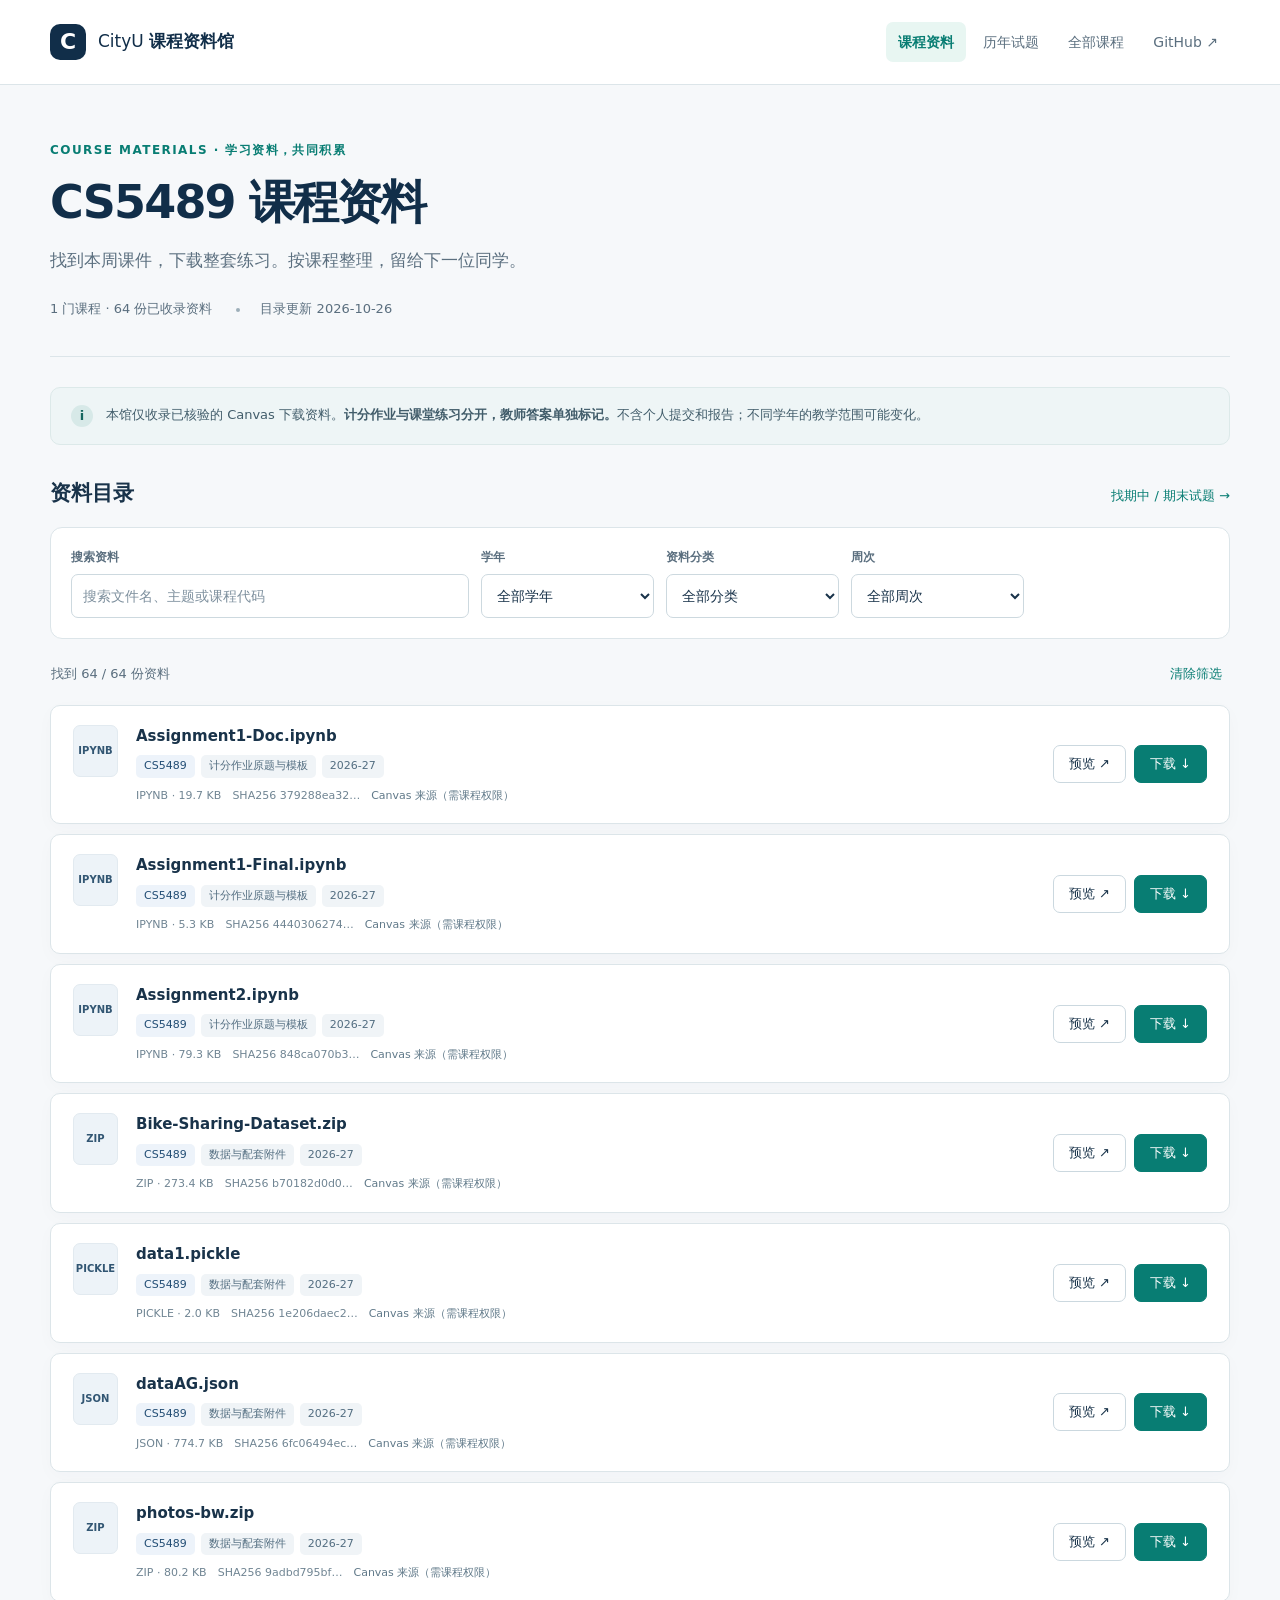
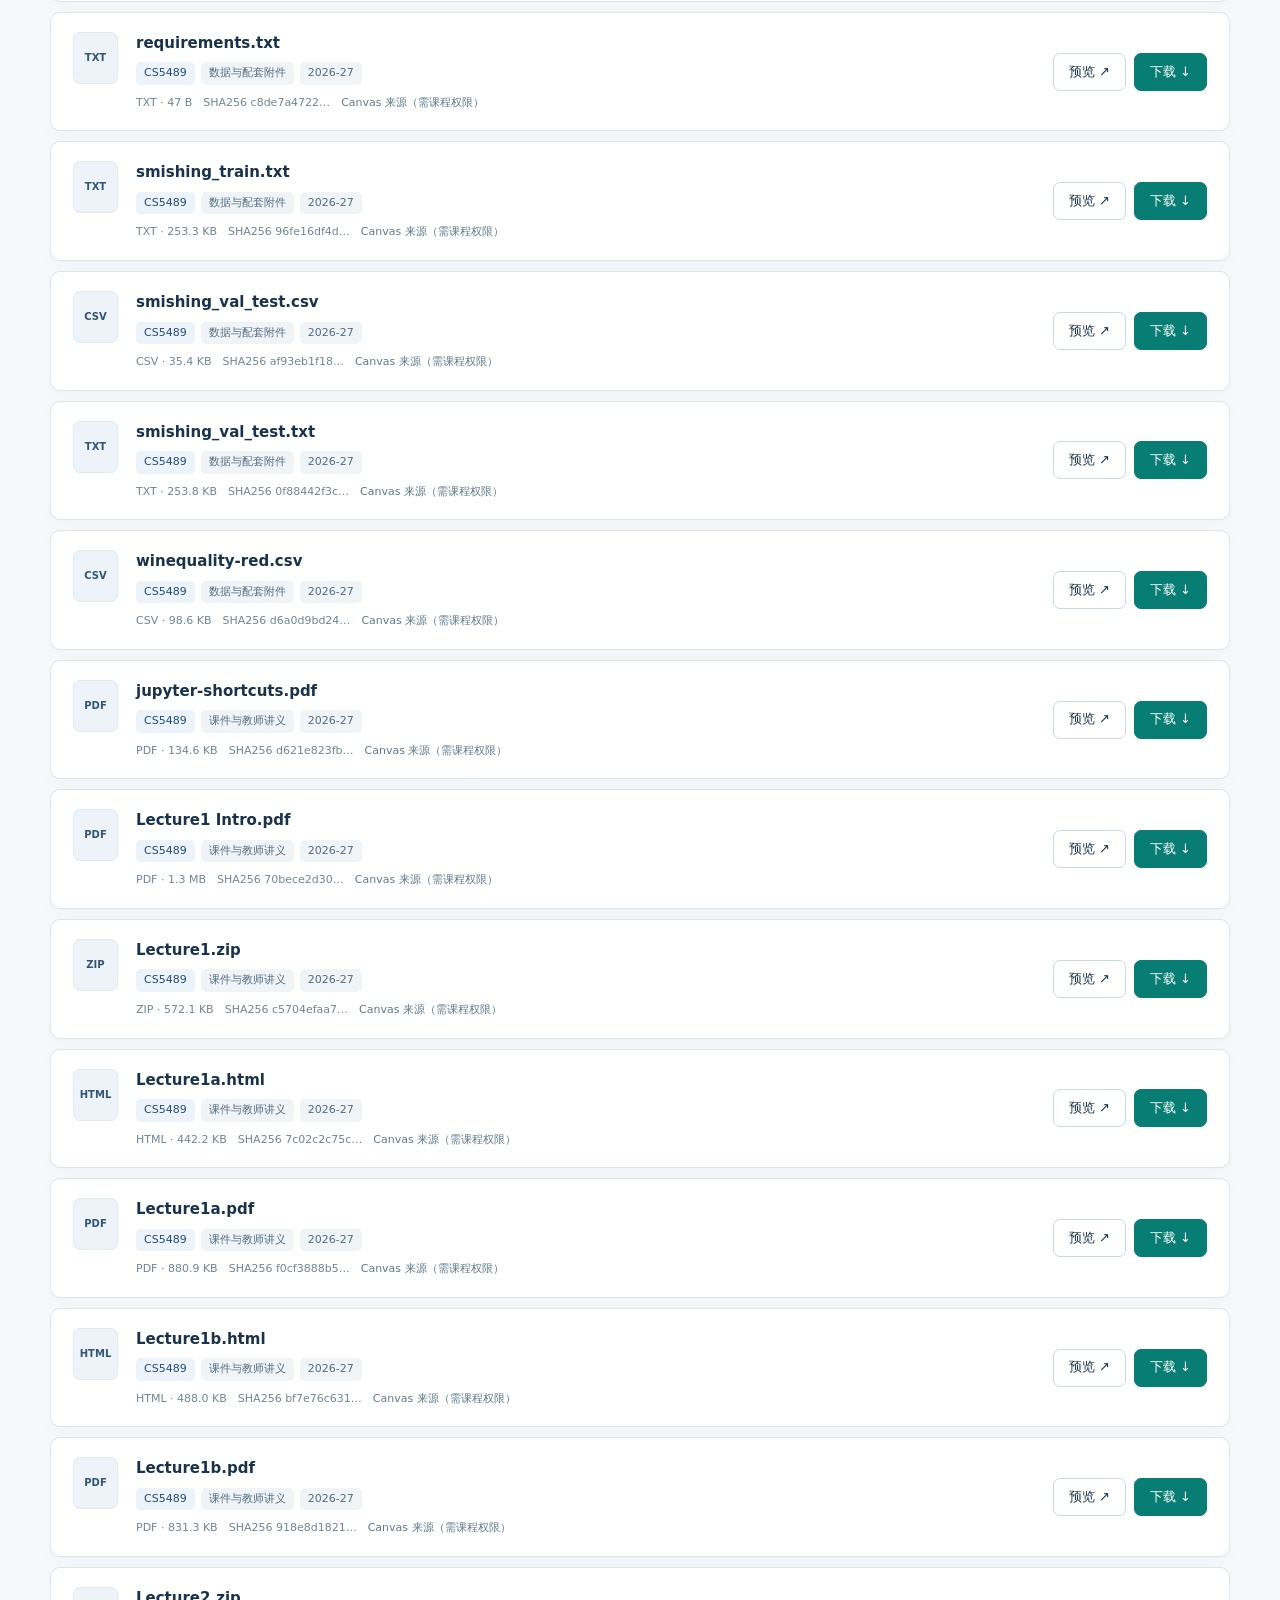
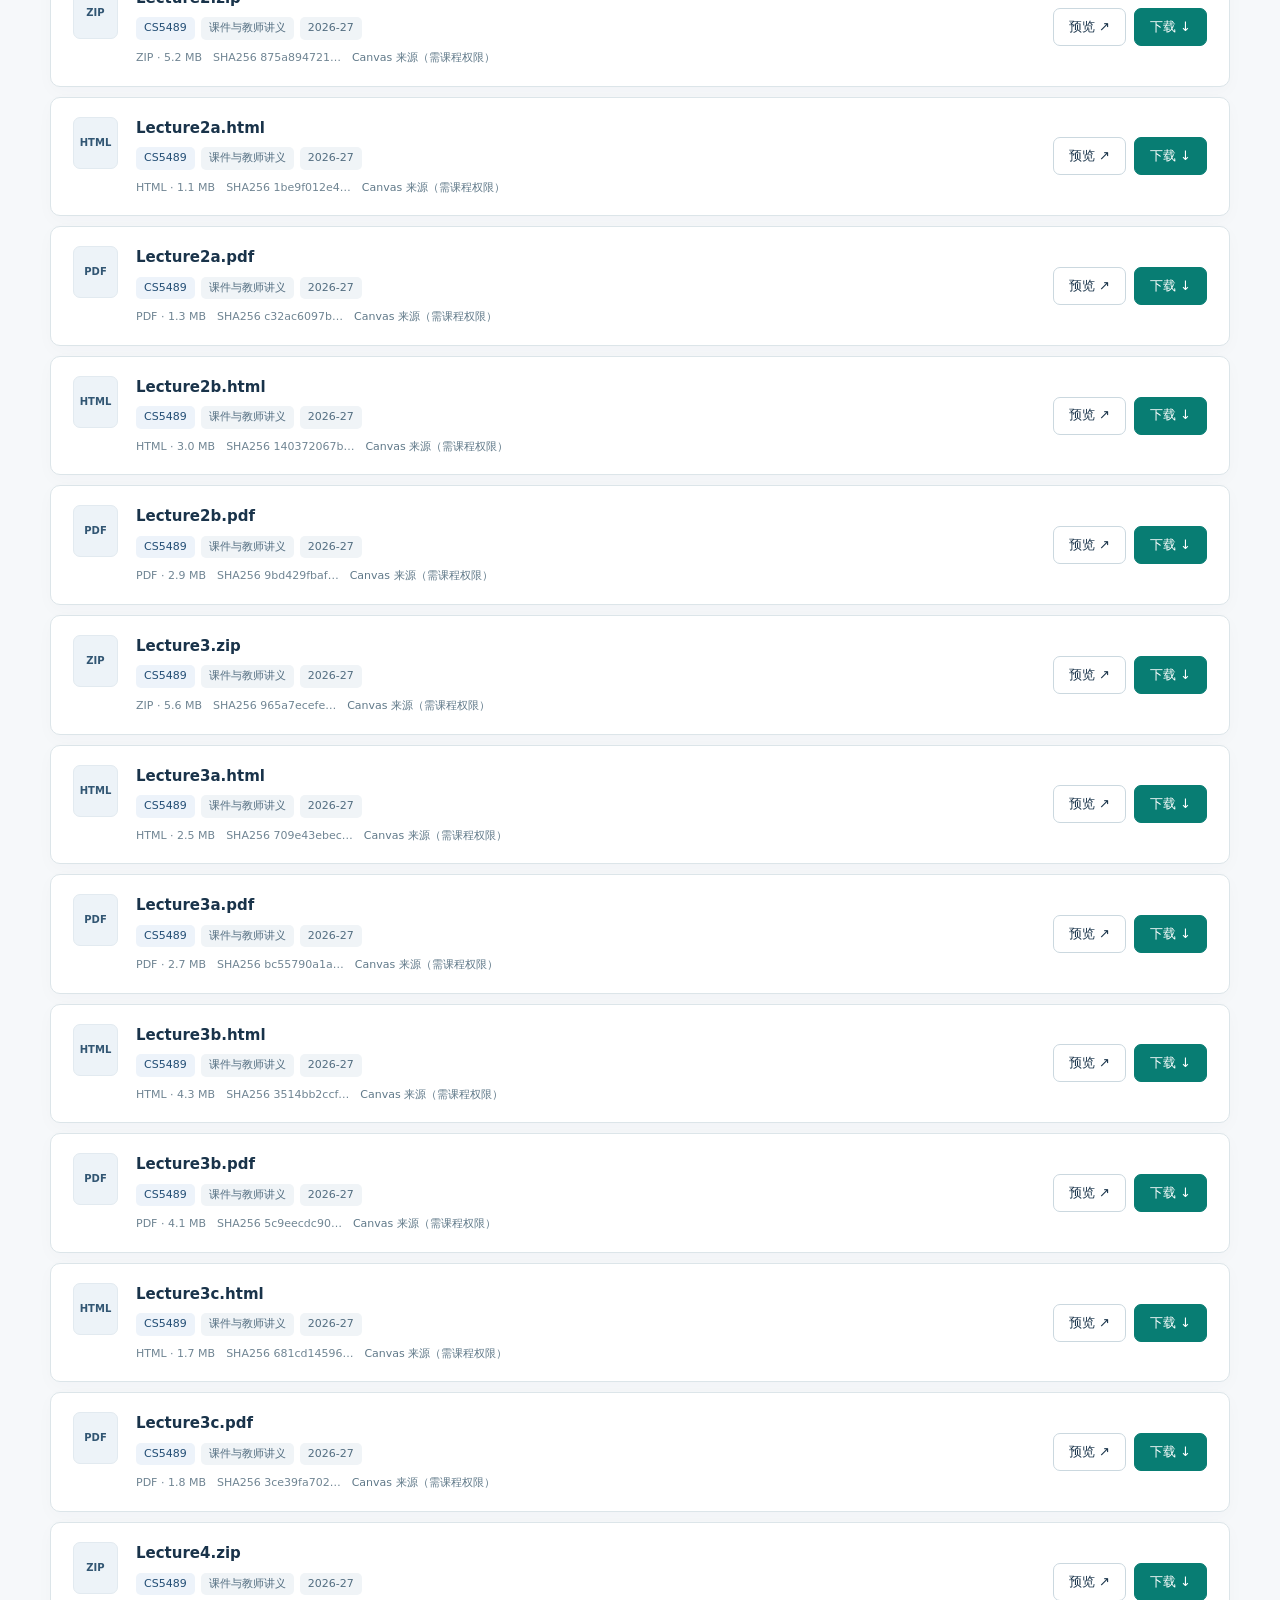
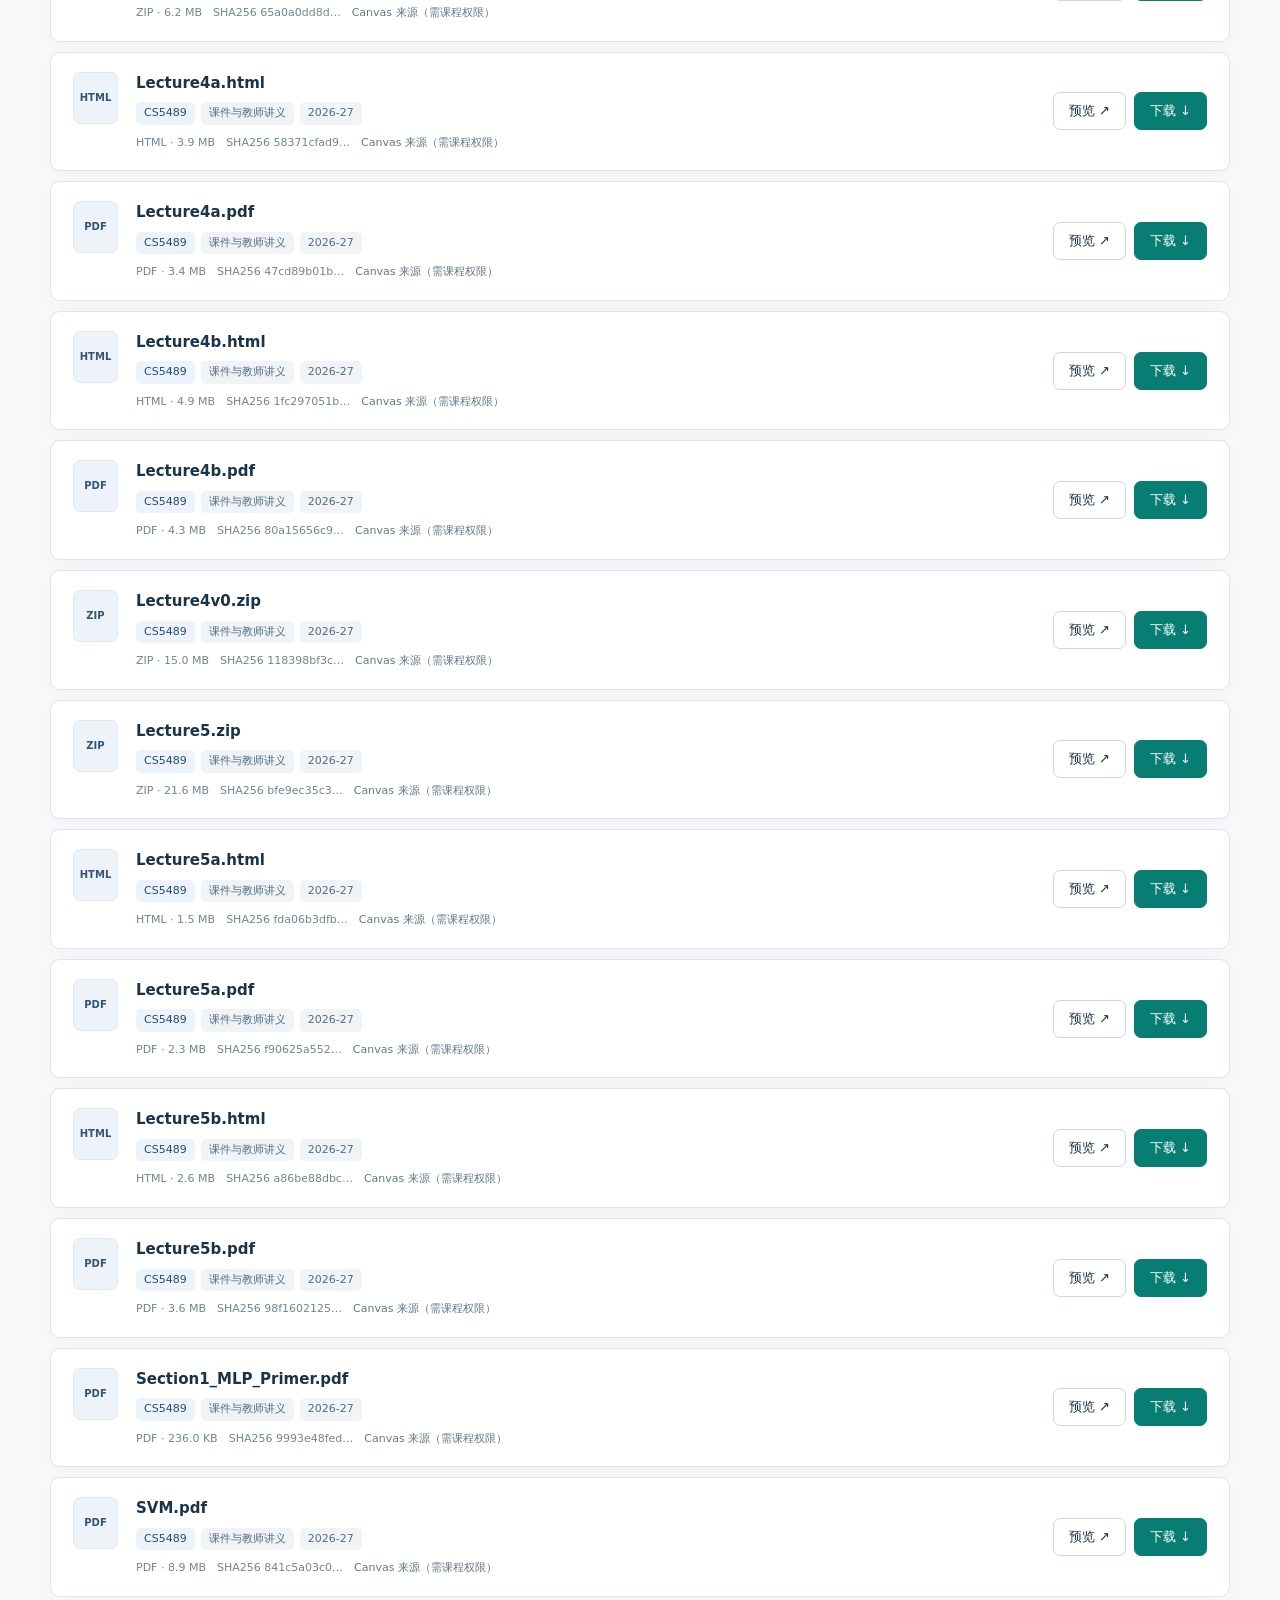
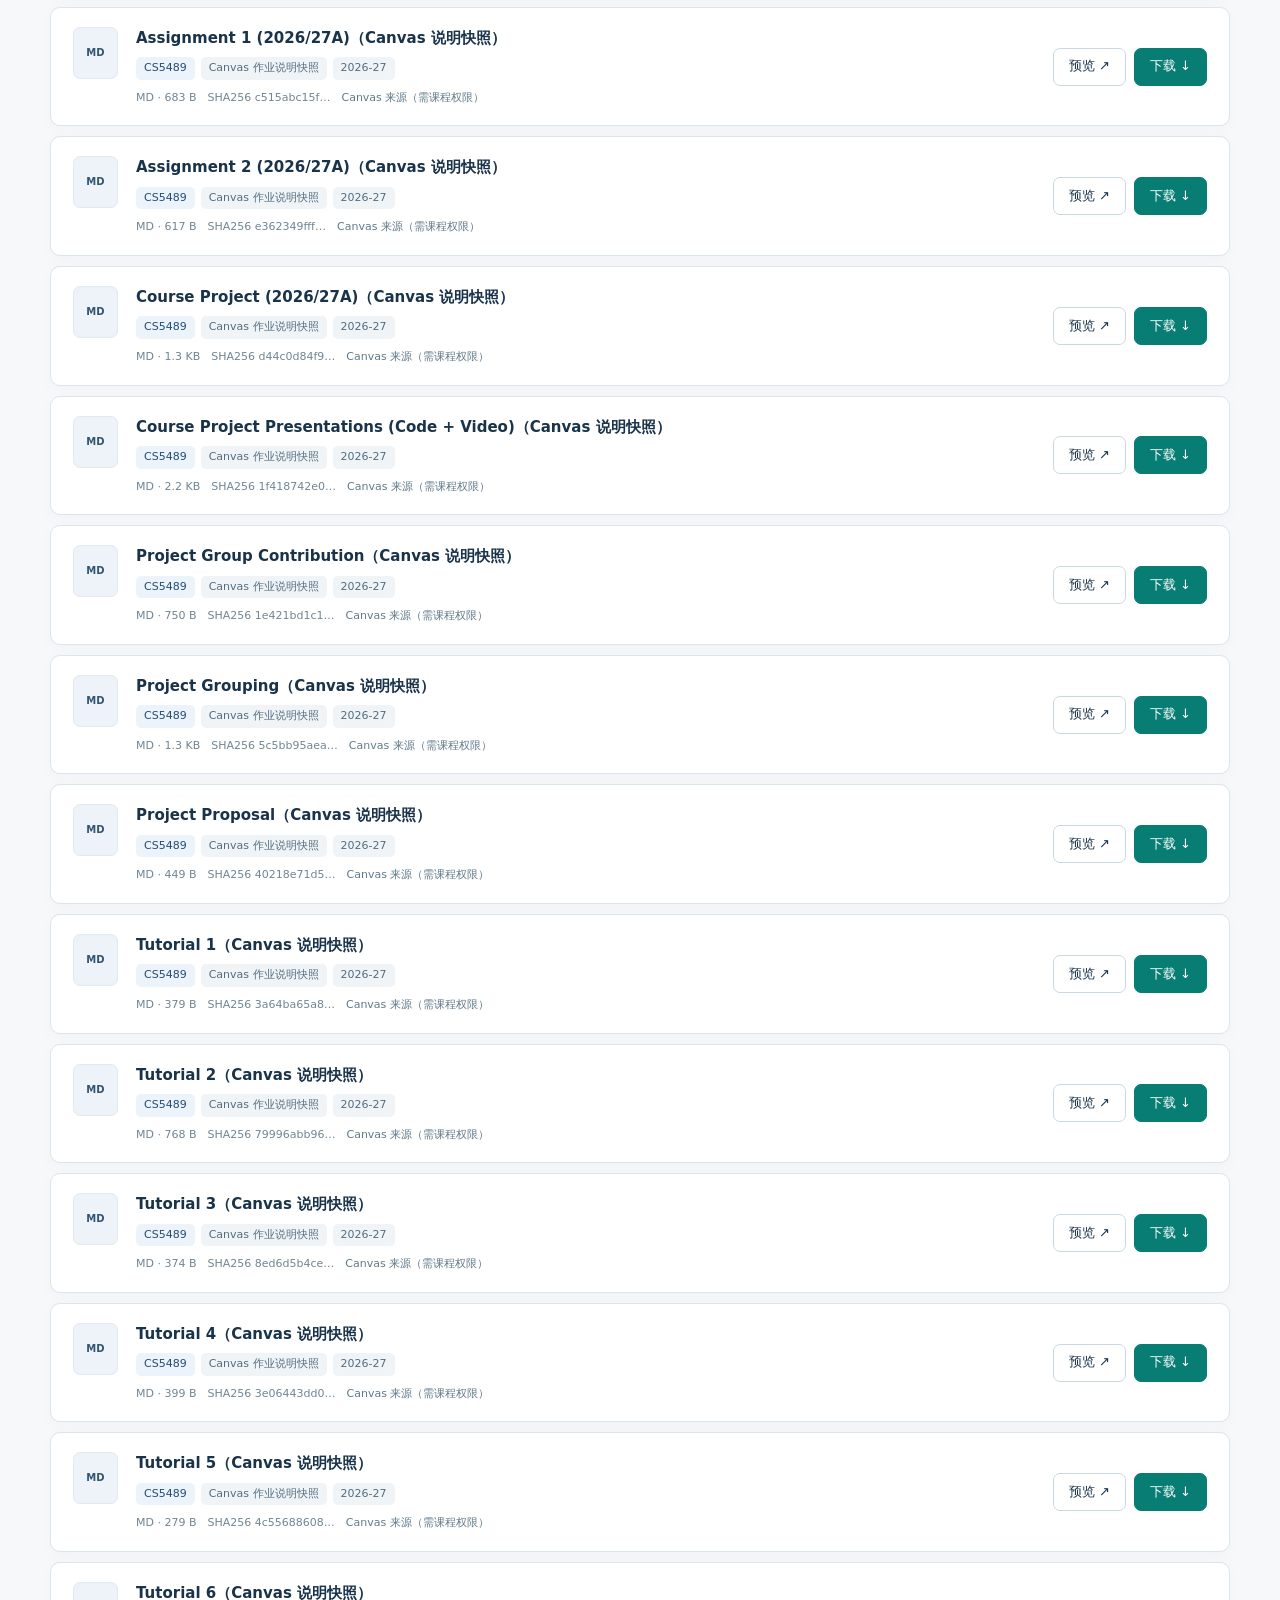
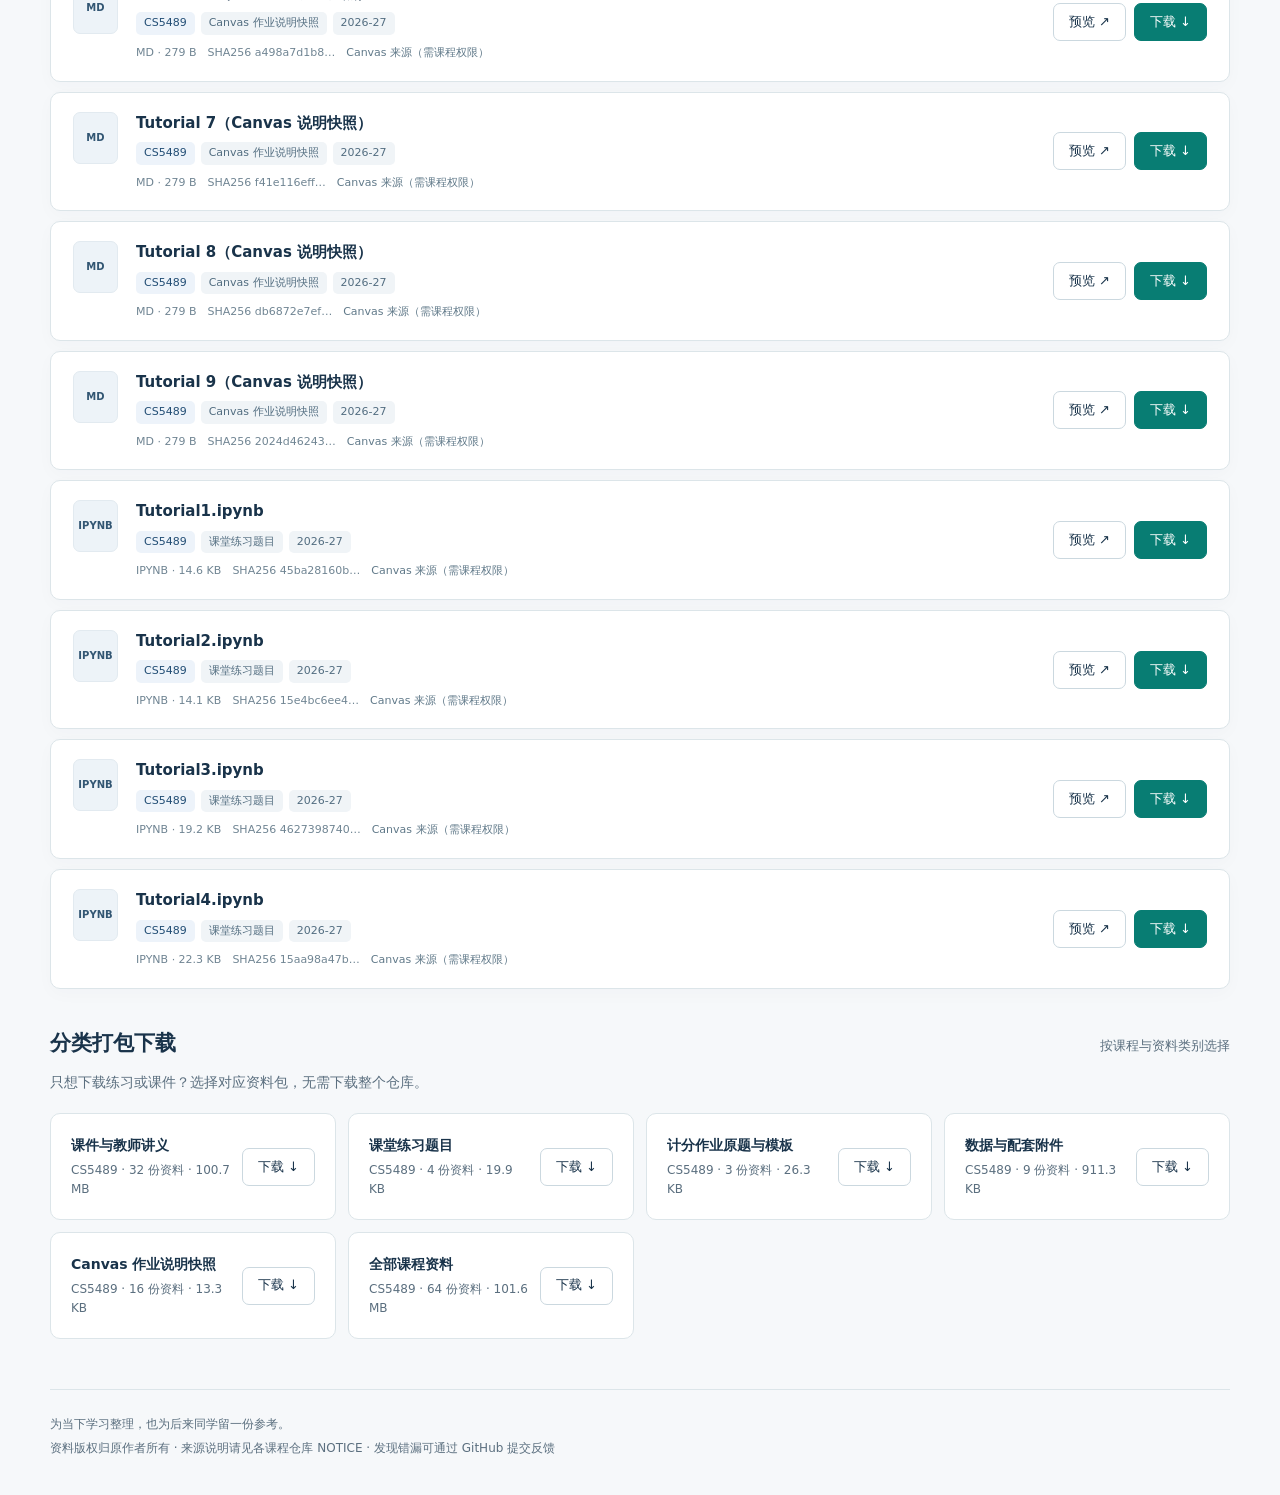
==== index.html @ be13d5a1 "docs: organize Canvas materials and course download portal" ====
<!doctype html>
<html lang="zh-CN">
<head>
  <meta charset="utf-8">
  <meta name="viewport" content="width=device-width, initial-scale=1">
  <meta name="description" content="按课程、学年与资料类型查找 Canvas 课程资料，独立预览、下载与分类打包。">
  <title>CityU 课程资料馆</title>
  <link rel="stylesheet" href="assets/style.css">
  <script defer src="assets/app.js"></script>
</head>
<body data-view="materials">
  <a class="skip-link" href="#library">跳到资料列表</a>
  <header class="topbar"><div class="shell bar-inner"><a class="brand" href="index.html"><span class="brand-mark" aria-hidden="true">C</span><span>CityU <strong>课程资料馆</strong></span></a><nav aria-label="主要导航"><a class="nav-link active" href="index.html" aria-current="page">课程资料</a><a class="nav-link" href="exams.html">历年试题</a><a id="hub-link" class="nav-link" hidden>全部课程</a><a id="repo-link" class="nav-link" hidden>GitHub ↗</a></nav></div></header>
  <main class="shell">
    <section class="hero"><p class="eyebrow">COURSE MATERIALS · 学习资料，共同积累</p><h1 id="page-title">课程资料馆</h1><p class="hero-copy">找到本周课件，下载整套练习。按课程整理，留给下一位同学。</p><div class="hero-meta"><span id="summary">正在读取课程资料…</span><span id="updated"></span></div></section>
    <section id="course-section" class="course-section" aria-labelledby="courses-heading" hidden><div class="section-heading"><h2 id="courses-heading">选择课程</h2><span>进入课程，查看完整分类</span></div><div id="course-cards" class="course-grid"></div></section>
    <aside class="notice"><span class="notice-icon" aria-hidden="true">i</span><p>本馆仅收录已核验的 Canvas 下载资料。<strong>计分作业与课堂练习分开，教师答案单独标记。</strong>不含个人提交和报告；不同学年的教学范围可能变化。</p></aside>
    <section id="library" aria-labelledby="library-heading"><div class="section-heading"><h2 id="library-heading">资料目录</h2><a class="text-link" href="exams.html">找期中 / 期末试题 →</a></div>
      <form id="filters" class="filters" role="search"><label class="search-field">搜索资料<input id="search" type="search" placeholder="搜索文件名、主题或课程代码" autocomplete="off"></label><label id="course-filter">课程<select id="course"><option value="">全部课程</option></select></label><label>学年<select id="academic-year"><option value="">全部学年</option></select></label><label>资料分类<select id="category"><option value="">全部分类</option></select></label><label>周次<select id="week"><option value="">全部周次</option></select></label></form>
      <div class="results-bar"><p id="result-count" role="status" aria-live="polite">正在加载目录…</p><button id="reset" class="reset-button" type="button">清除筛选</button></div><div id="load-error" class="error-box" role="alert" hidden></div><div id="list" class="file-list"></div>
    </section>
    <section id="package-section" class="package-section" aria-labelledby="package-heading" hidden><div class="section-heading"><h2 id="package-heading">分类打包下载</h2><span>按课程与资料类别选择</span></div><p class="section-copy">只想下载练习或课件？选择对应资料包，无需下载整个仓库。</p><div id="packages" class="package-grid"></div></section>
    <noscript><p class="notice">页面需要 JavaScript 读取资料目录。也可直接在对应 GitHub 仓库查看 README 与资料文件夹。</p></noscript>
  </main>
  <footer class="site-footer shell"><p>为当下学习整理，也为后来同学留一份参考。</p><p>资料版权归原作者所有 · 来源说明请见各课程仓库 NOTICE · 发现错漏可通过 GitHub 提交反馈</p></footer>
</body>
</html>
---- assets/style.css ----
:root{color-scheme:light;--navy:#112e49;--ink:#19334a;--muted:#5b6f7f;--teal:#087d73;--pale:#e8f6f2;--line:#dce5e9;--paper:#fff;--bg:#f6f8fa;--shadow:0 5px 18px #17314b06;font:16px/1.6 system-ui,-apple-system,"Segoe UI","Microsoft YaHei",sans-serif}
*{box-sizing:border-box}body{margin:0;color:var(--ink);background:var(--bg)}a{color:var(--teal);text-decoration:none}a:hover{text-decoration:underline}button,input,select{font:inherit}button,a,input,select{-webkit-tap-highlight-color:transparent}:focus-visible{outline:3px solid #087d73;outline-offset:4px}[hidden]{display:none!important}.shell{width:min(1180px,calc(100% - 64px));margin:auto}.skip-link{position:absolute;left:12px;top:-80px;background:white;padding:10px;z-index:10}.skip-link:focus{top:12px}.topbar{background:var(--paper);border-bottom:1px solid var(--line)}.bar-inner{min-height:84px;display:flex;align-items:center;justify-content:space-between;gap:24px}.brand{display:flex;align-items:center;gap:12px;color:var(--navy);white-space:nowrap;font-size:17px}.brand:hover{text-decoration:none}.brand strong{font-weight:650}.brand-mark{display:grid;place-items:center;width:36px;height:36px;background:var(--navy);border-radius:10px;color:white;font-size:22px;font-weight:750}.topbar nav{display:flex;gap:5px;flex-wrap:wrap}.nav-link{padding:9px 12px;border-radius:7px;color:var(--muted);font-size:14px}.nav-link:hover{background:var(--bg);text-decoration:none}.nav-link.active{background:var(--pale);color:var(--teal);font-weight:650}.hero{padding:56px 0 36px;position:relative;border-bottom:1px solid var(--line);margin-bottom:30px}.eyebrow{font-size:12px;letter-spacing:.12em;font-weight:700;color:var(--teal);margin:0 0 14px}h1{font-size:clamp(30px,4vw,46px);line-height:1.22;letter-spacing:-.04em;font-weight:750;margin:0 0 17px;color:var(--navy)}.hero-copy{font-size:17px;color:var(--muted);margin:0;max-width:750px}.hero-meta{display:flex;gap:24px;flex-wrap:wrap;margin-top:25px;color:var(--muted);font-size:13px}.hero-meta span:empty{display:none}.hero-meta span+span::before{content:"";display:inline-block;width:4px;height:4px;background:#9dafb9;border-radius:50%;margin-right:20px;vertical-align:middle}.section-heading{display:flex;justify-content:space-between;align-items:baseline;gap:15px;margin:0 0 18px}h2{font-size:21px;line-height:1.4;margin:0;font-weight:700}.section-heading>span,.text-link{font-size:13px}.section-heading>span,.section-copy{color:var(--muted)}.course-section{margin-bottom:28px}.course-grid{display:grid;grid-template-columns:repeat(auto-fit,minmax(190px,1fr));gap:14px}.course-card{background:white;border:1px solid var(--line);border-radius:12px;padding:21px;box-shadow:var(--shadow);display:flex;flex-direction:column;transition:transform .15s,border-color .15s;color:var(--ink)}.course-card:hover{border-color:var(--teal);transform:translateY(-2px);text-decoration:none}.course-code{font-size:23px;font-weight:750;color:var(--navy)}.course-name{font-size:13px;color:var(--muted);margin:7px 0 18px;flex:1;overflow-wrap:anywhere}.course-card-foot{font-size:13px;color:var(--teal);display:flex;justify-content:space-between}.notice{display:flex;align-items:flex-start;gap:13px;background:#eef5f6;border:1px solid #dce9e9;padding:17px 20px;border-radius:10px;margin:26px 0 34px;color:#425d6b;font-size:13px}.notice p{margin:0}.notice strong{font-weight:650}.notice-icon{background:#d7e9e8;color:#14665f;border-radius:50%;flex:0 0 22px;text-align:center;font-weight:700;line-height:22px}.filters{display:grid;grid-template-columns:minmax(240px,2.3fr) repeat(4,minmax(100px,1fr));gap:12px;background:white;border:1px solid var(--line);padding:20px;border-radius:12px}.exam-filters{grid-template-columns:minmax(240px,2fr) repeat(3,minmax(130px,1fr))}.filters label{font-size:12px;color:var(--muted);font-weight:600}.filters input,.filters select{display:block;width:100%;margin-top:7px;height:44px;border:1px solid #cdd9df;border-radius:7px;padding:0 11px;background:#fff;color:var(--ink);font-size:14px;font-weight:400}.filters input::placeholder{color:#7e909e}.filters input:hover,.filters select:hover{border-color:#8da6b4}.results-bar{display:flex;justify-content:space-between;align-items:center;gap:16px;margin:18px 1px 13px;color:var(--muted);font-size:13px}.results-bar p{margin:0}.reset-button{border:0;background:none;color:var(--teal);cursor:pointer;font-size:13px;padding:7px}.reset-button:hover{text-decoration:underline}.file-list{display:grid;gap:10px}.file-card{background:white;border:1px solid var(--line);border-radius:10px;padding:19px 22px;display:flex;align-items:center;gap:18px;box-shadow:var(--shadow)}.file-icon{align-self:flex-start;flex:0 0 45px;height:52px;display:flex;align-items:center;justify-content:center;background:#edf3f8;color:#325673;border:1px solid #e2eaf0;border-radius:7px;font-size:10px;font-weight:800;overflow:hidden}.file-body{flex:1;min-width:0}.file-body h3{font-size:15px;font-weight:650;line-height:1.5;margin:0 0 8px;overflow-wrap:anywhere}.file-body h3 a{color:var(--ink)}.tags{display:flex;flex-wrap:wrap;align-items:center;gap:6px}.tag{font-size:11px;line-height:1.5;padding:3px 8px;border-radius:5px;background:#f0f4f7;color:#526d80}.tag.course{color:#234e75;background:#edf3fa}.tag.answer{color:#84600a;background:#fff3d5}.tag.exam{color:var(--teal);background:var(--pale)}.file-meta{display:flex;flex-wrap:wrap;gap:11px;font-size:11px;color:#708593;margin-top:9px}.source-link{color:#607989}.file-actions{display:flex;gap:8px;flex-shrink:0}.button{display:inline-flex;align-items:center;justify-content:center;gap:5px;border:1px solid #cbd8df;border-radius:7px;padding:8px 15px;color:var(--ink);background:white;font-size:13px;line-height:1.4;white-space:nowrap;min-height:38px}.button:hover{background:#f1f6f8;text-decoration:none}.button.primary{background:var(--teal);border-color:var(--teal);color:white}.button.primary:hover{background:#06665e}.empty-state{padding:44px 22px;border:1px dashed #c6d6df;border-radius:12px;text-align:center;color:var(--muted);background:white}.empty-state h3{color:var(--ink);font-size:17px;margin:0 0 8px}.empty-state p{font-size:14px;margin:0}.error-box{background:#fff3ec;color:#883c21;border:1px solid #f2cfbd;border-radius:10px;padding:20px;margin:15px 0;font-size:14px}.package-section{margin-top:40px}.section-copy{font-size:14px;margin:-5px 0 20px}.package-grid{display:grid;grid-template-columns:repeat(auto-fit,minmax(250px,1fr));gap:12px}.package-card{padding:20px;background:white;border:1px solid var(--line);border-radius:10px;display:flex;align-items:center;justify-content:space-between;gap:12px}.package-card h3{font-size:14px;margin:0 0 4px}.package-card p{font-size:12px;color:var(--muted);margin:0}.contribute-card{display:flex;align-items:center;justify-content:space-between;gap:30px;border-radius:12px;background:#eaf2f5;padding:28px 30px;margin-top:38px}.contribute-card>div{max-width:730px}.contribute-card .eyebrow{margin-bottom:8px}.contribute-card p:last-child{font-size:13px;color:var(--muted);margin:12px 0 0}.site-footer{border-top:1px solid var(--line);margin-top:50px;padding-top:25px;padding-bottom:32px;color:var(--muted);font-size:12px}.site-footer p{margin:0 0 5px}
@media(max-width:1000px){.filters{grid-template-columns:repeat(4,minmax(0,1fr))}.filters .search-field{grid-column:1/-1}.exam-filters{grid-template-columns:repeat(3,minmax(0,1fr))}.bar-inner{gap:15px}.nav-link{padding:8px;font-size:12px}.course-grid{grid-template-columns:repeat(3,minmax(0,1fr))}}
@media(max-width:650px){.shell{width:calc(100% - 32px)}.bar-inner{padding:17px 0 10px;align-items:flex-start;flex-direction:column;gap:12px}.brand{font-size:16px}.topbar nav{width:100%;gap:3px}.nav-link{padding:8px 10px}.hero{padding:33px 0 27px;margin-bottom:25px}.hero-copy{font-size:15px}.hero-meta{gap:8px 16px;font-size:12px}.hero-meta span+span::before{display:none}.eyebrow{font-size:10px}.course-grid{grid-template-columns:repeat(2,minmax(0,1fr));gap:10px}.course-card{padding:16px}.course-code{font-size:21px}.course-name{font-size:12px}.section-heading{align-items:center}.section-heading h2{font-size:19px}.section-heading>span{display:none}.notice{padding:14px;margin:24px 0;font-size:12px}.filters,.exam-filters{grid-template-columns:repeat(2,minmax(0,1fr));padding:15px;gap:12px}.file-card{padding:16px;gap:12px;flex-wrap:wrap}.file-icon{width:37px;flex-basis:37px;height:45px;font-size:9px}.file-body{flex-basis:calc(100% - 49px)}.file-body h3{font-size:14px}.file-actions{padding-left:49px;width:100%;margin-top:1px}.button{padding:8px 16px}.package-grid{grid-template-columns:1fr}.contribute-card{padding:22px;align-items:flex-start;flex-direction:column;gap:20px}.site-footer{margin-top:35px}.text-link{font-size:12px}}
@media(prefers-reduced-motion:reduce){*{transition:none!important;scroll-behavior:auto!important}}
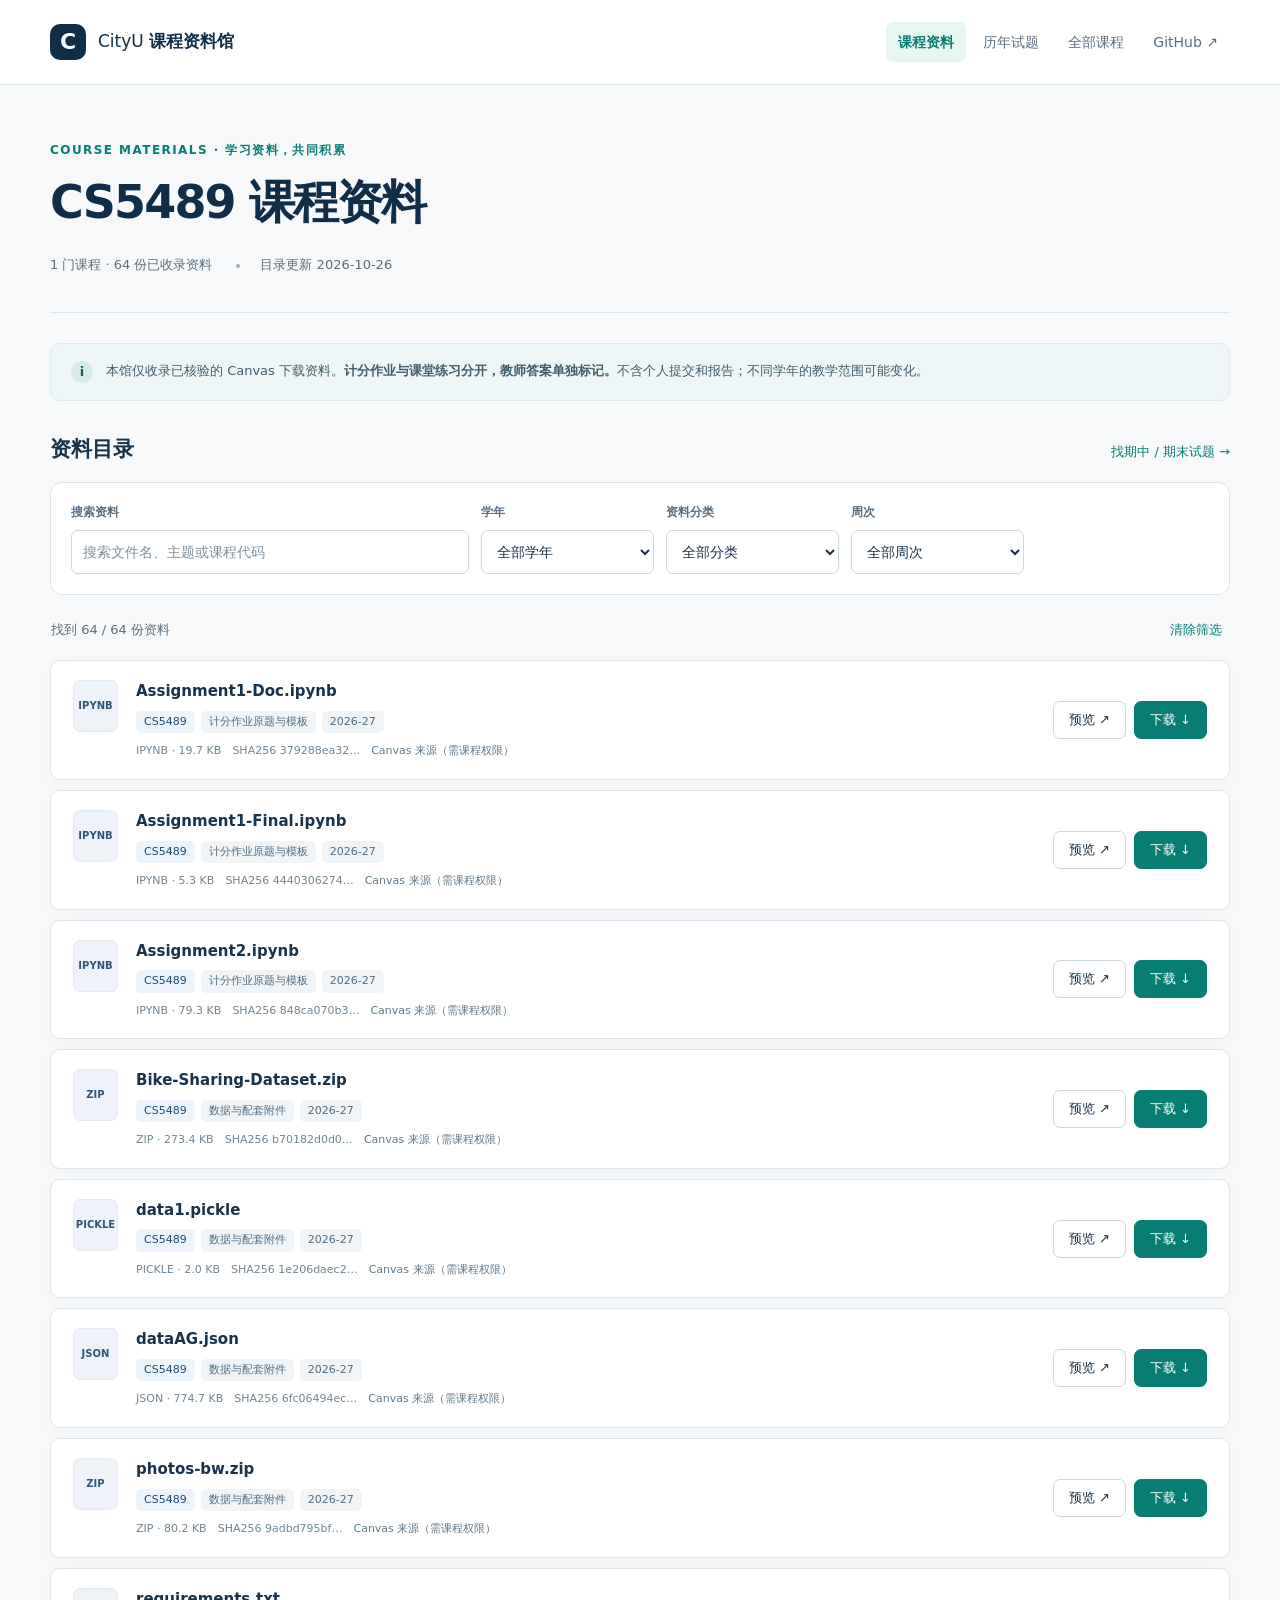
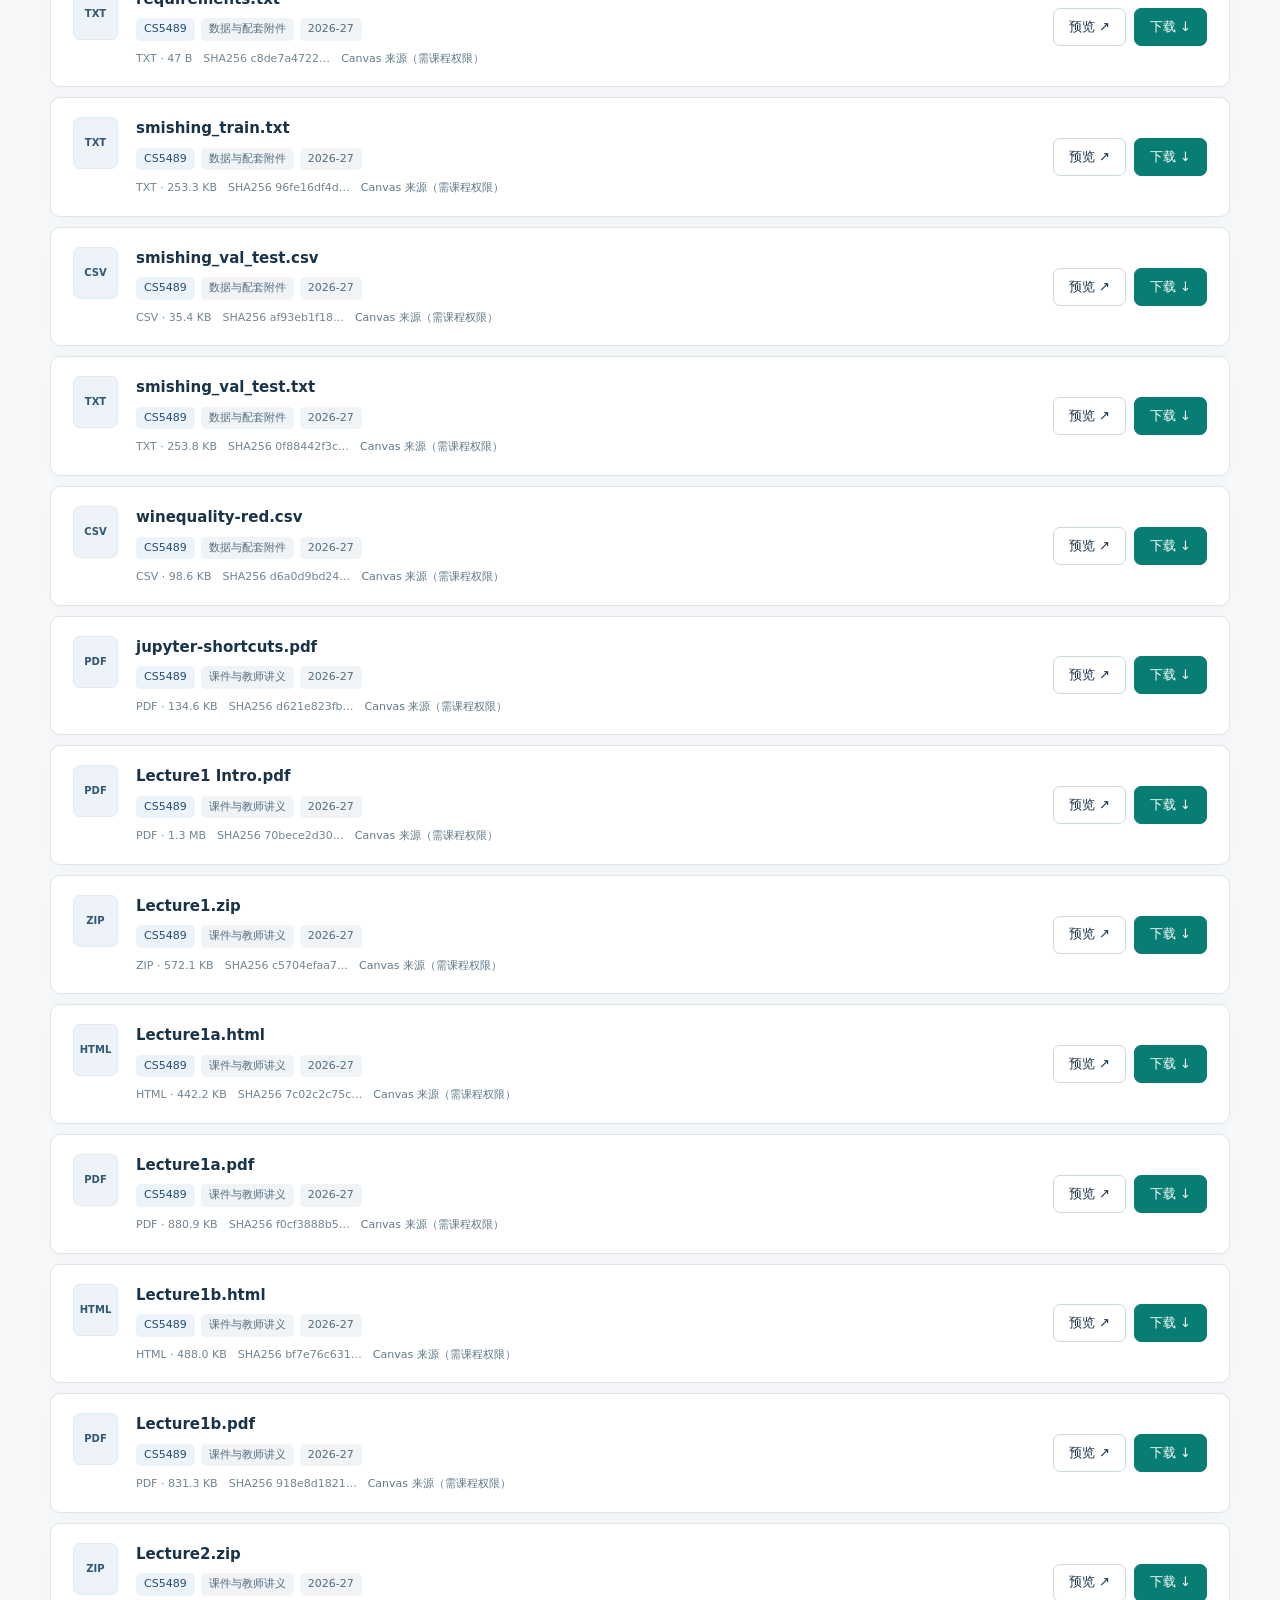
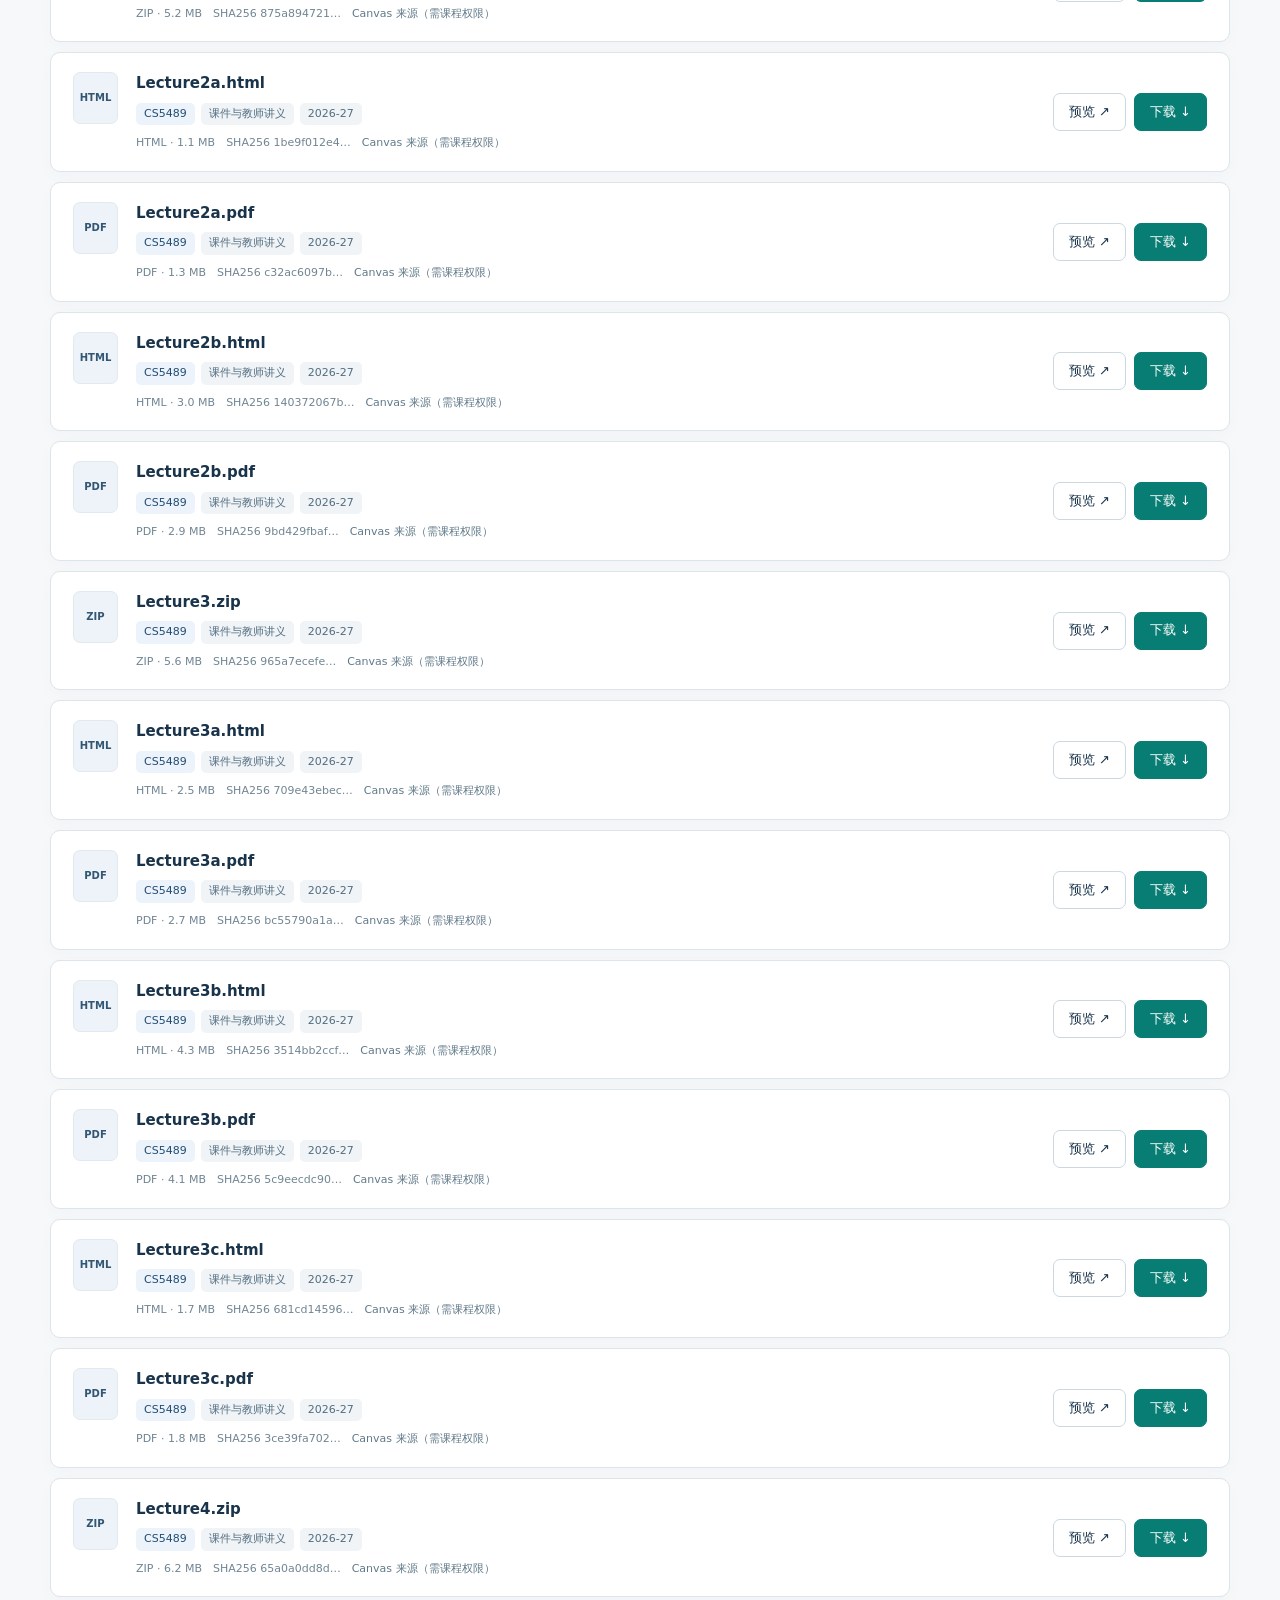
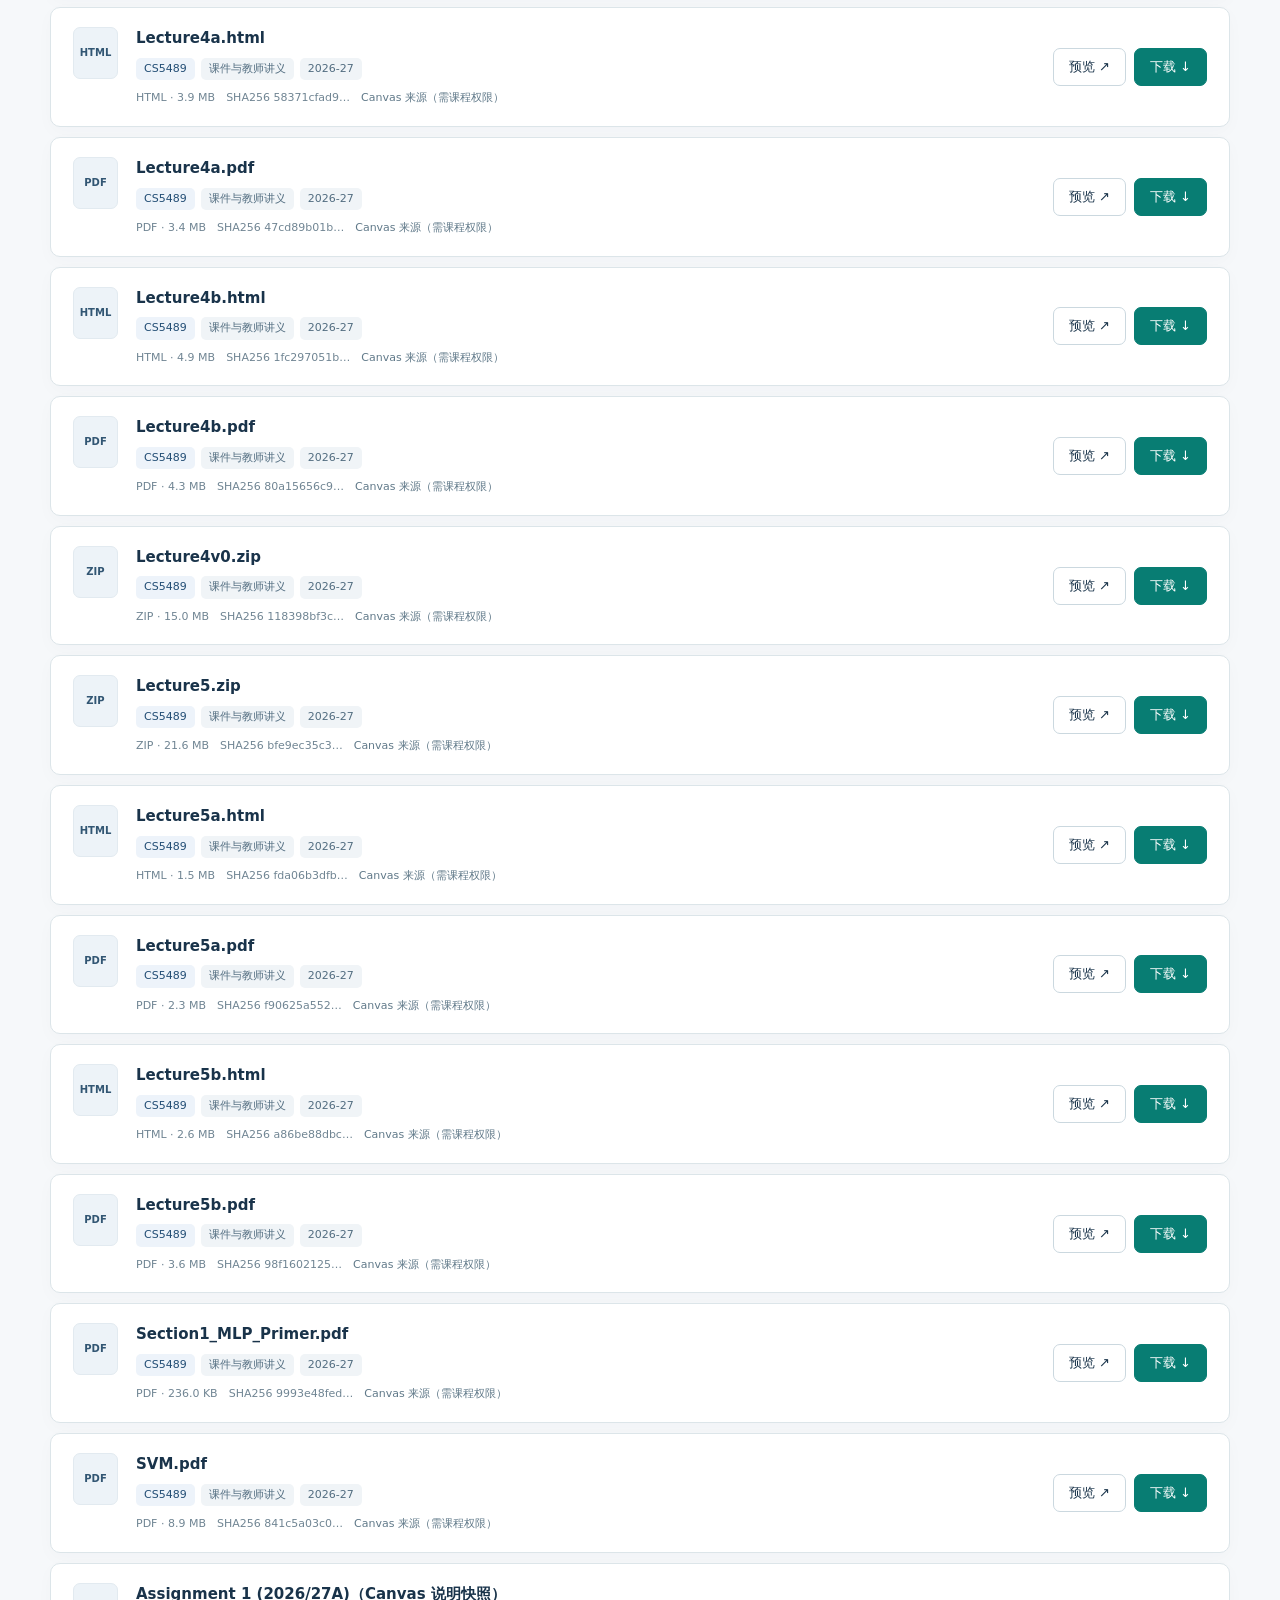
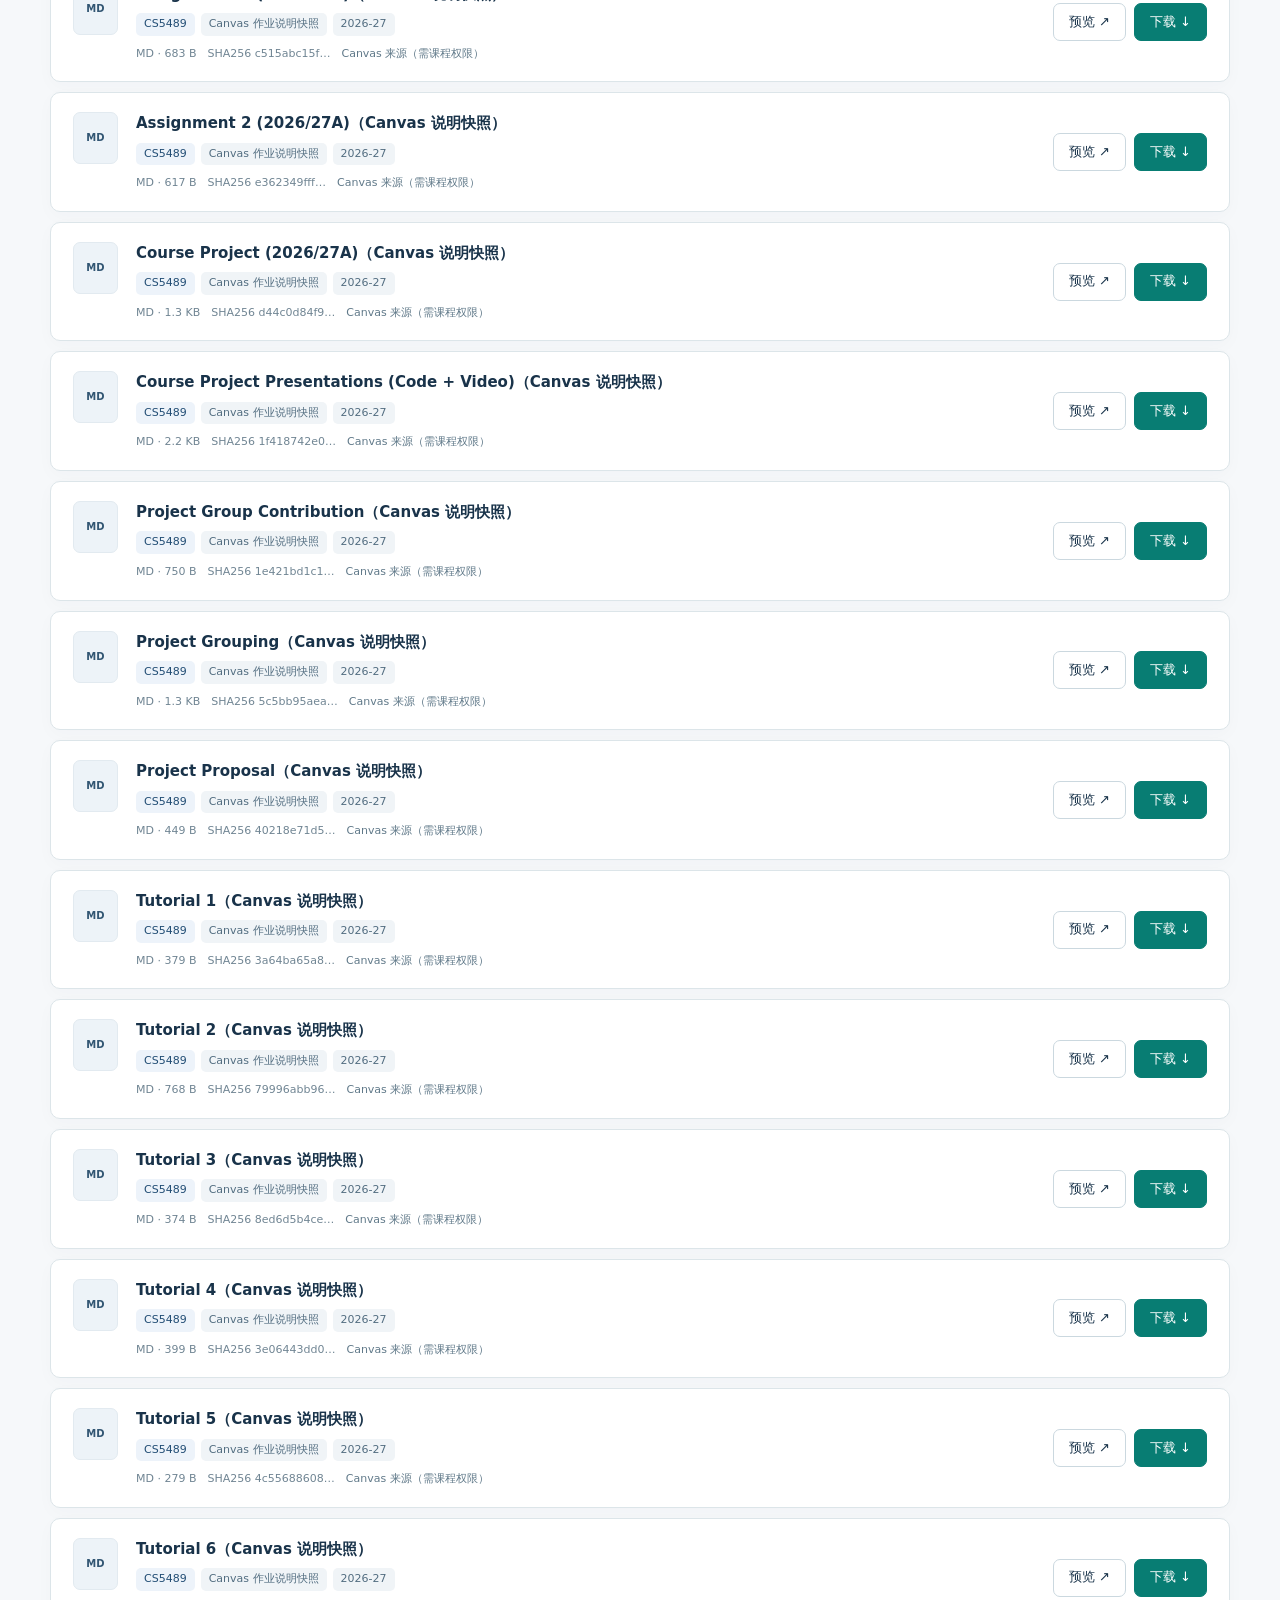
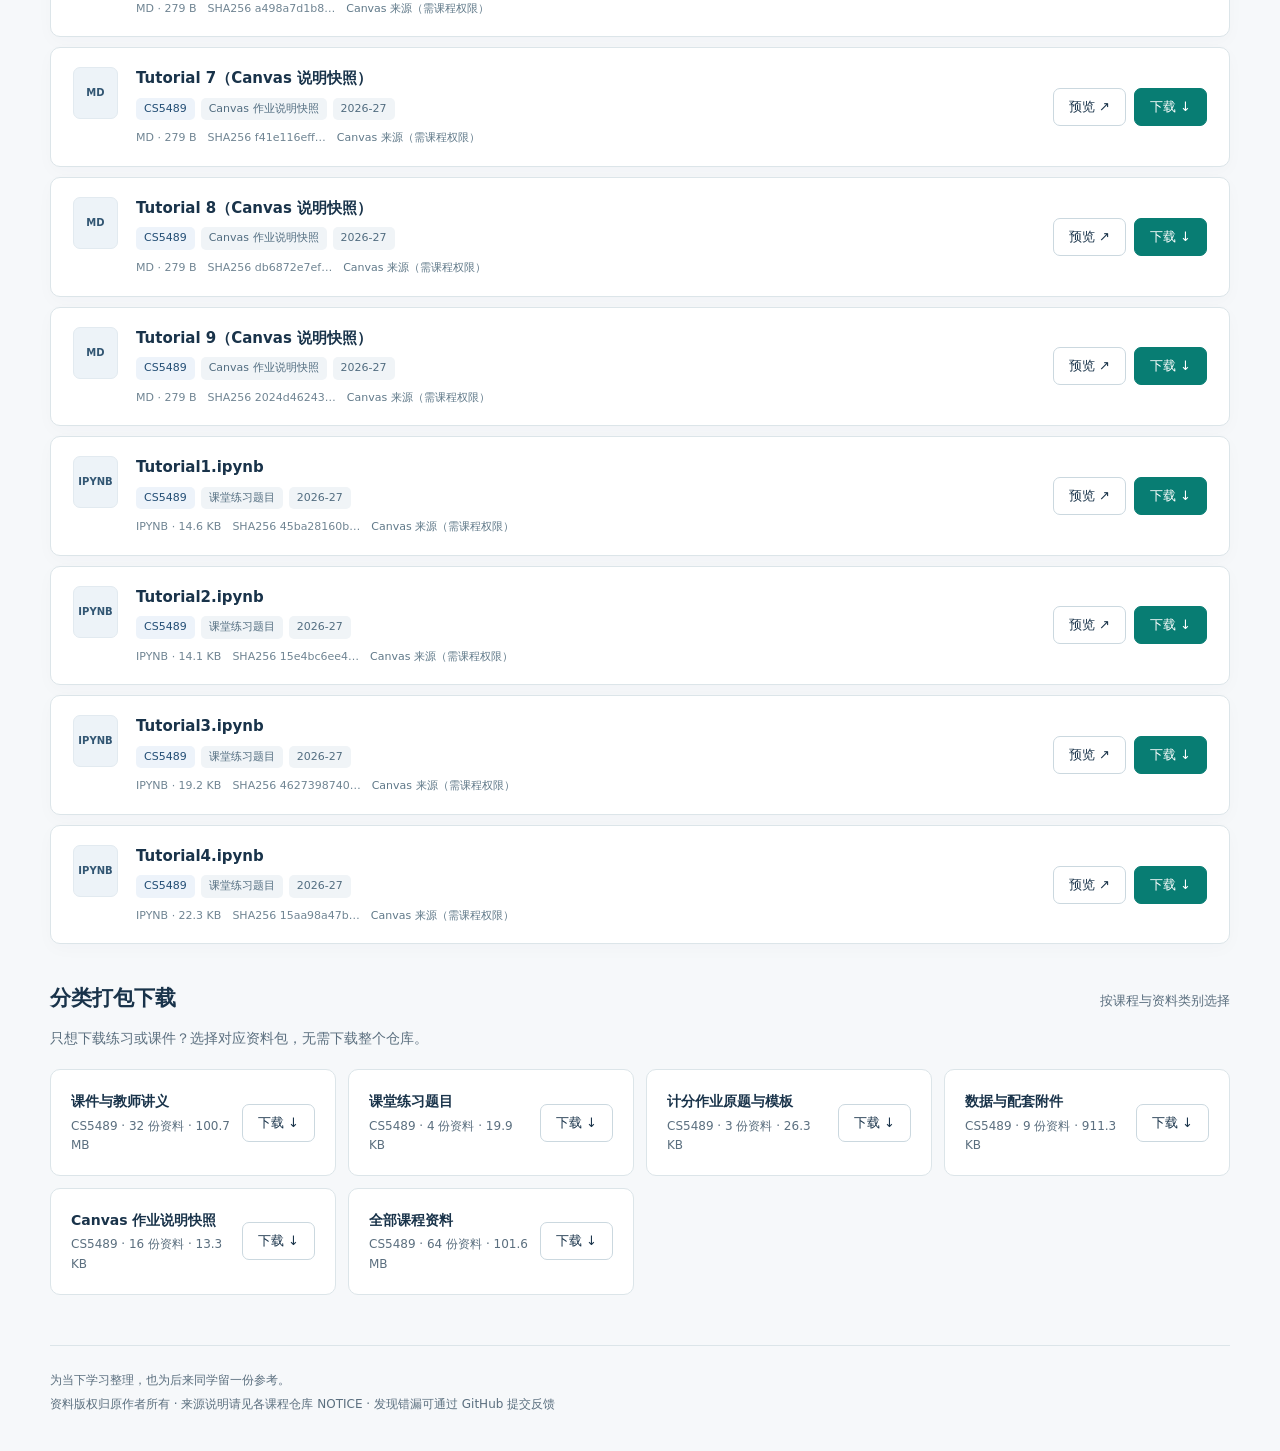
==== commit 44ef3775: "docs: remove course page introductory tagline" ====
--- a/index.html
+++ b/index.html
@@ -12,7 +12,7 @@
   <a class="skip-link" href="#library">跳到资料列表</a>
   <header class="topbar"><div class="shell bar-inner"><a class="brand" href="index.html"><span class="brand-mark" aria-hidden="true">C</span><span>CityU <strong>课程资料馆</strong></span></a><nav aria-label="主要导航"><a class="nav-link active" href="index.html" aria-current="page">课程资料</a><a class="nav-link" href="exams.html">历年试题</a><a id="hub-link" class="nav-link" hidden>全部课程</a><a id="repo-link" class="nav-link" hidden>GitHub ↗</a></nav></div></header>
   <main class="shell">
-    <section class="hero"><p class="eyebrow">COURSE MATERIALS · 学习资料，共同积累</p><h1 id="page-title">课程资料馆</h1><p class="hero-copy">找到本周课件，下载整套练习。按课程整理，留给下一位同学。</p><div class="hero-meta"><span id="summary">正在读取课程资料…</span><span id="updated"></span></div></section>
+    <section class="hero"><p class="eyebrow">COURSE MATERIALS · 学习资料，共同积累</p><h1 id="page-title">课程资料馆</h1><div class="hero-meta"><span id="summary">正在读取课程资料…</span><span id="updated"></span></div></section>
     <section id="course-section" class="course-section" aria-labelledby="courses-heading" hidden><div class="section-heading"><h2 id="courses-heading">选择课程</h2><span>进入课程，查看完整分类</span></div><div id="course-cards" class="course-grid"></div></section>
     <aside class="notice"><span class="notice-icon" aria-hidden="true">i</span><p>本馆仅收录已核验的 Canvas 下载资料。<strong>计分作业与课堂练习分开，教师答案单独标记。</strong>不含个人提交和报告；不同学年的教学范围可能变化。</p></aside>
     <section id="library" aria-labelledby="library-heading"><div class="section-heading"><h2 id="library-heading">资料目录</h2><a class="text-link" href="exams.html">找期中 / 期末试题 →</a></div>
